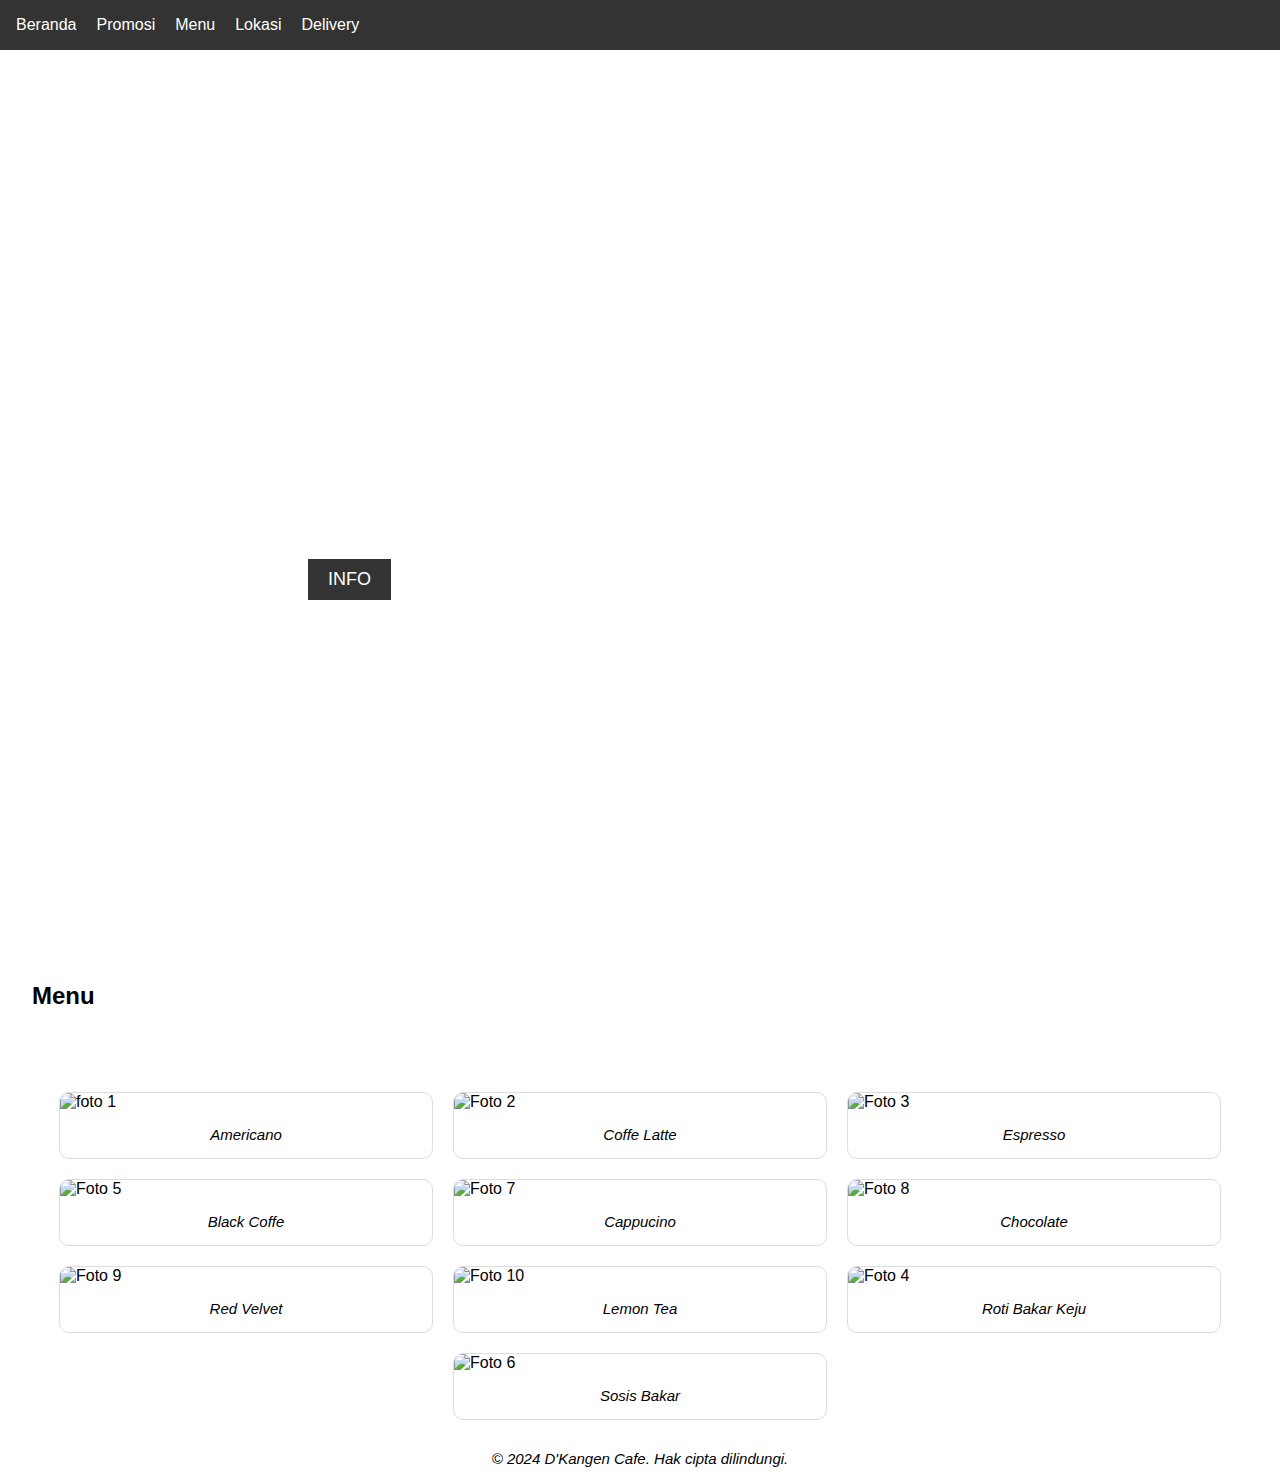
==== menu.html @ 81f1bfb3 "Add files via upload" ====
<!DOCTYPE html>
<html lang="id">
<head>
    <meta charset="UTF-8">
    <meta name="viewport" content="width=device-width, initial-scale=1.0">
    <title>Menu Cafe</title>
    <link rel="stylesheet" href="style2.css">
</head>
<body>
    <header>
        <nav>
            <ul>
                <li><a href="index.html">Beranda</a></li>
                <li><a href="promosi.html">Promosi</a></li>
                <li><a href="menu.html">Menu</a></li>
                <li><a href="Lokasi.html">Lokasi</a></li>
                <li><a href="formdelivery.html">Delivery</a></li>
            </ul>
        </nav>
    </header>
    <main>
        <section class="hero">
    <div class="overlay">
            <h1>Selamat Datang di Cafe Kami</h1>
            <p>Temukan kesempurnaan kopi Anda di cafe yang nyaman</p>
            <button>INFO</button>
        </section>
        <section class="menu">
          <h2>Menu</h2>
          </section>
        <section class="gallery">
            <div class="photo-container">
                <div class="photo">
                  <img src="asset/menu1.jpg" alt="foto 1">
                  <p style="font-style: italic; font-size: 15px; text-align: center;"> Americano </p>
                </div>
                <div class="photo">
                  <img src="asset/menu2.jpeg" alt="Foto 2">
                  <p style="font-style: italic; font-size: 15px; text-align: center;"> Coffe Latte</p>
                </div>
                <div class="photo">
                  <img src="asset/menu3.jpg" alt="Foto 3">
                  <p style="font-style: italic; font-size: 15px; text-align: center;">Espresso</p>
                </div>
                <div class="photo">
                    <img src="asset/menu5.jpg" alt="Foto 5">
                    <p style="font-style: italic; font-size: 15px; text-align: center;">Black Coffe</p>
                  </div>
                  <div class="photo">
                    <img src="asset/menu7.jpg" alt="Foto 7">
                    <p style="font-style: italic; font-size: 15px; text-align: center;">Cappucino</p>
                  </div>
                  <div class="photo">
                    <img src="asset/menu8.jpeg" alt="Foto 8">
                    <p style="font-style: italic; font-size: 15px; text-align: center;"> Chocolate</p>
                  </div>
                  <div class="photo">
                    <img src="asset/menu9.jpeg" alt="Foto 9">
                    <p style="font-style: italic; font-size: 15px; text-align: center;">Red Velvet</p>
                  </div>
                  <div class="photo">
                    <img src="asset/promosi3.jpg" alt="Foto 10">
                    <p style="font-style: italic; font-size: 15px; text-align: center;">Lemon Tea</p>
                  </div>
                  <div class="photo">
                    <img src="asset/menu4.jpg" alt="Foto 4">
                    <p style="font-style: italic; font-size: 15px; text-align: center;">Roti Bakar Keju</p>
                  </div>
                  <div class="photo">
                    <img src="asset/menu6.jpg" alt="Foto 6">
                    <p style="font-style: italic; font-size: 15px; text-align: center;">Sosis Bakar</p>
                  </div>

                  
                  
              </div>
        </section>
    </main>
    <footer>
        <p style="font-style: italic; font-size: 15px; text-align: center;">&copy; 2024 D'Kangen Cafe. Hak cipta dilindungi.</p>
    </footer>
</body>
</html>
---- style2.css ----
body {
    font-family: Arial, sans-serif;
    margin: 0;
    padding: 0;
}

header {
    background-color: #333;
    color: #fff;
    padding: 1em;
    text-align: center;
}

nav ul {
    list-style: none;
    margin: 0;
    padding: 0;
    display: flex;
    justify-content: flex-start;
}

nav li {
    margin-right: 20px;
}

nav a {
    color: #fff;
    text-decoration: none;
}

nav a:hover {
    color: #ccc;
}
.menu {
    padding: 2em;
}

.menu h2 {
    margin-top: 0;
}

.menu h2 {
    margin-top: 0;
}

.hero {
    background-image: url('asset/beranda 1.jpg');
    background-size: cover;
    height: 100vh;
    display: flex;
    justify-content: center;
    align-items: center;
    color: #fff;
}

.hero h1 {
    font-size: 48px;
    margin-bottom: 10px;
}

.hero p {
    font-size: 24px;
    margin-bottom: 20px;
}

.hero button {
    background-color: #333;
    color: #fff;
    border: none;
    padding: 10px 20px;
    font-size: 18px;
    cursor: pointer;
}

.hero button:hover {
    background-color: #444;
}



.gallery {
    /* Container untuk foto */
.photo-container {
    display: flex;
    flex-wrap: wrap;
    justify-content: center;
    margin: 20px;
  }
  
  /* Styling untuk masing-masing foto */
  .photo {
    width: 30%; /* lebar foto */
    margin: 10px; /* jarak antar foto */
    border: 1px solid #ddd; /* border foto */
    border-radius: 10px; /* rounded corner */
    overflow: hidden; /* untuk menghindari overflow */
  }
  
  .photo img {
    width: 100%; /* lebar gambar */
    height: 85%; /* tinggi gambar */
    object-fit: cover; /* untuk membuat gambar terlihat rapi */
  }
}
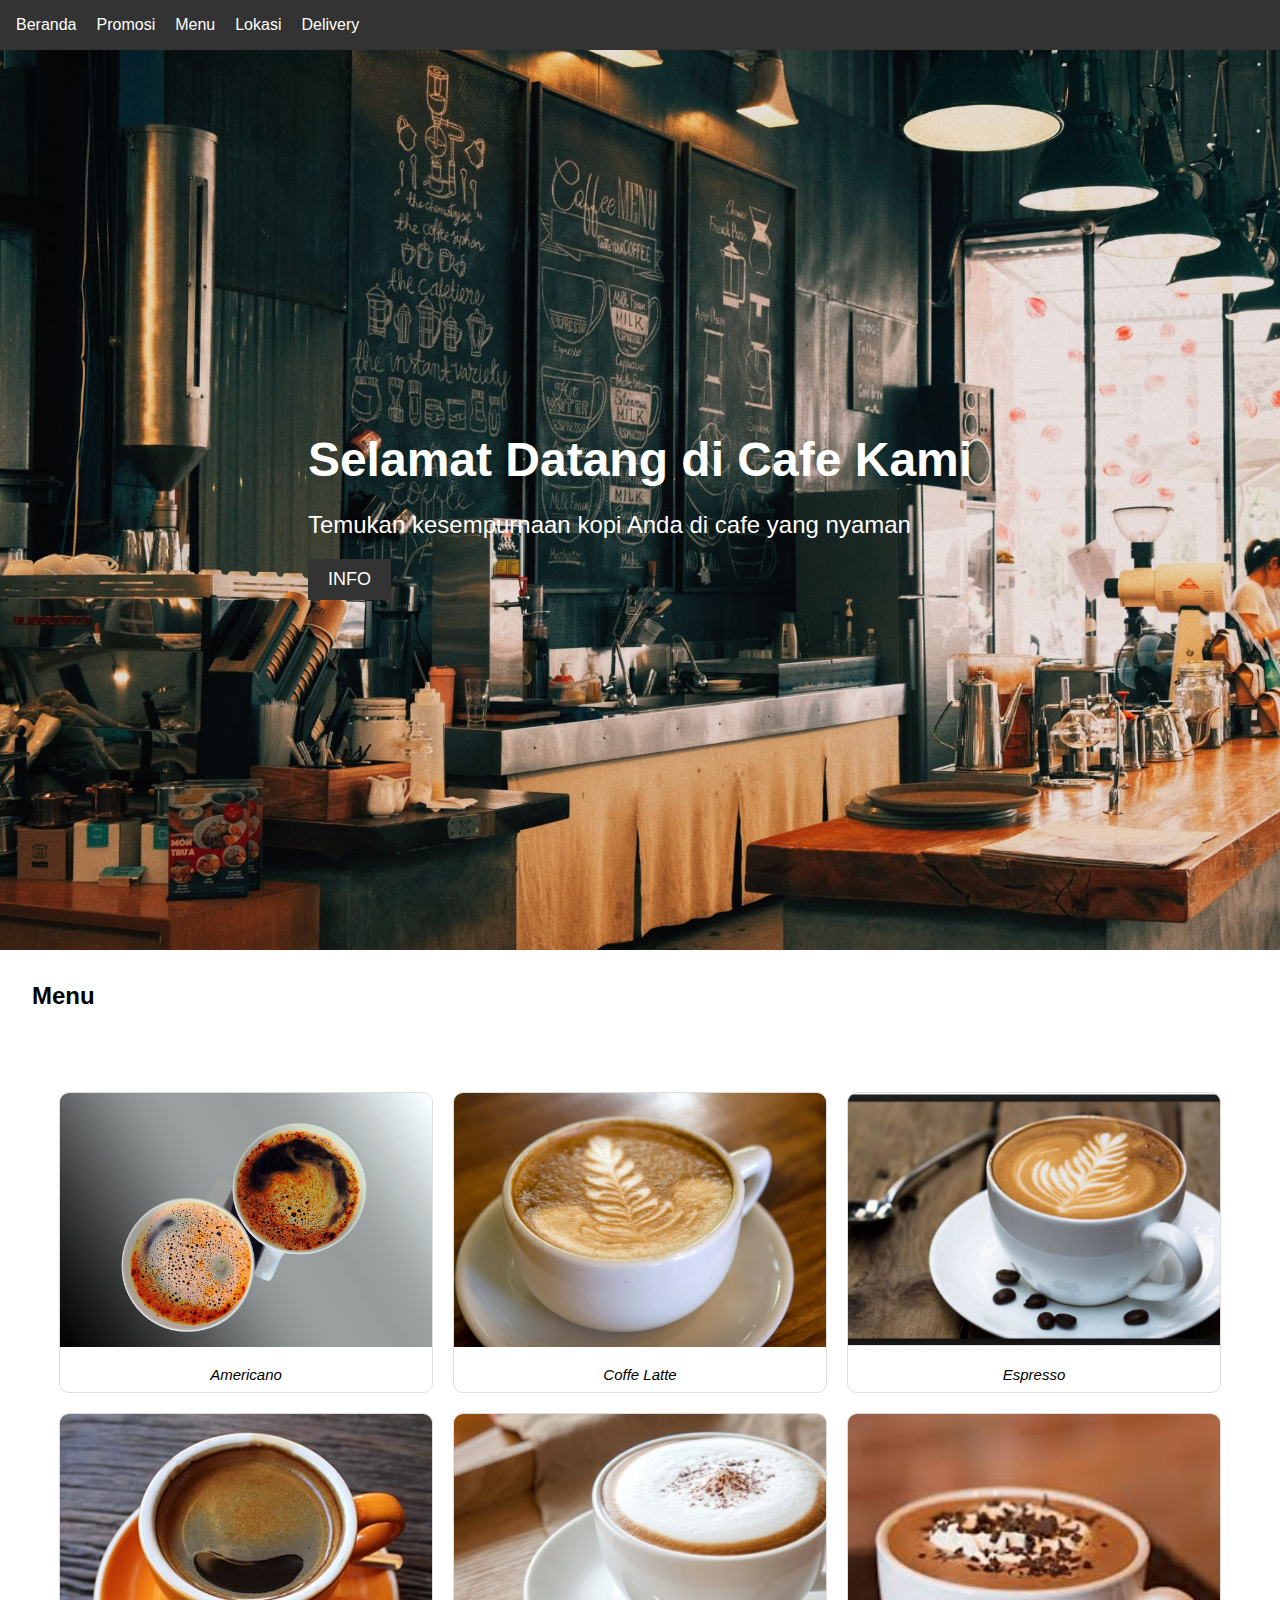
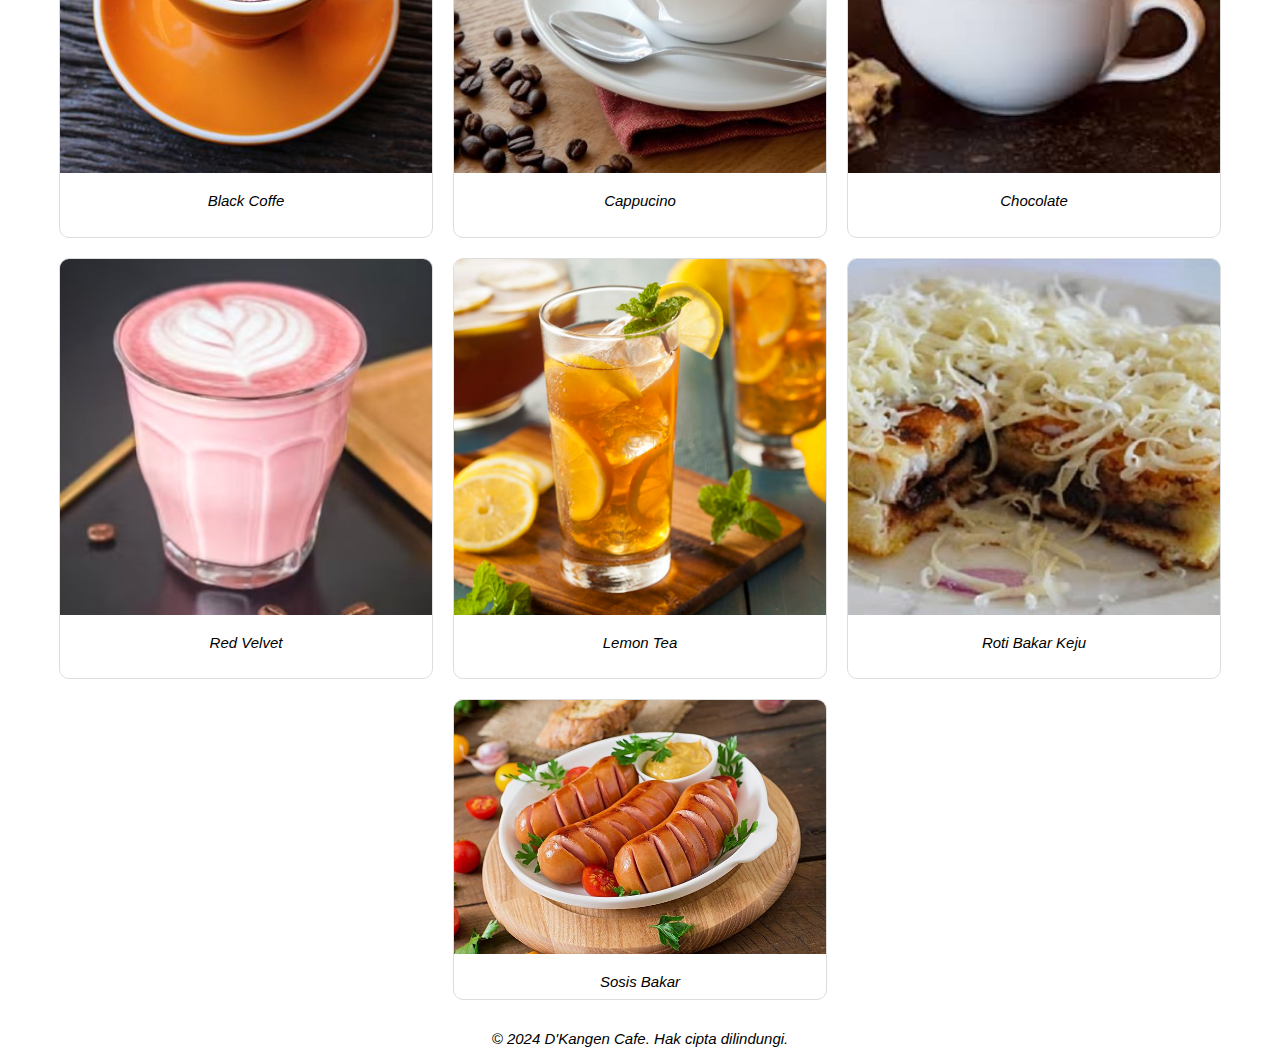
==== commit 929702b9: "Update menu.html" ====
--- a/menu.html
+++ b/menu.html
@@ -31,43 +31,43 @@
         <section class="gallery">
             <div class="photo-container">
                 <div class="photo">
-                  <img src="asset/menu1.jpg" alt="foto 1">
+                  <img src="menu1.jpg" alt="foto 1">
                   <p style="font-style: italic; font-size: 15px; text-align: center;"> Americano </p>
                 </div>
                 <div class="photo">
-                  <img src="asset/menu2.jpeg" alt="Foto 2">
+                  <img src="menu2.jpeg" alt="Foto 2">
                   <p style="font-style: italic; font-size: 15px; text-align: center;"> Coffe Latte</p>
                 </div>
                 <div class="photo">
-                  <img src="asset/menu3.jpg" alt="Foto 3">
+                  <img src="menu3.jpg" alt="Foto 3">
                   <p style="font-style: italic; font-size: 15px; text-align: center;">Espresso</p>
                 </div>
                 <div class="photo">
-                    <img src="asset/menu5.jpg" alt="Foto 5">
+                    <img src="menu5.jpg" alt="Foto 5">
                     <p style="font-style: italic; font-size: 15px; text-align: center;">Black Coffe</p>
                   </div>
                   <div class="photo">
-                    <img src="asset/menu7.jpg" alt="Foto 7">
+                    <img src="menu7.jpg" alt="Foto 7">
                     <p style="font-style: italic; font-size: 15px; text-align: center;">Cappucino</p>
                   </div>
                   <div class="photo">
-                    <img src="asset/menu8.jpeg" alt="Foto 8">
+                    <img src="menu8.jpeg" alt="Foto 8">
                     <p style="font-style: italic; font-size: 15px; text-align: center;"> Chocolate</p>
                   </div>
                   <div class="photo">
-                    <img src="asset/menu9.jpeg" alt="Foto 9">
+                    <img src="menu9.jpeg" alt="Foto 9">
                     <p style="font-style: italic; font-size: 15px; text-align: center;">Red Velvet</p>
                   </div>
                   <div class="photo">
-                    <img src="asset/promosi3.jpg" alt="Foto 10">
+                    <img src="promosi3.jpg" alt="Foto 10">
                     <p style="font-style: italic; font-size: 15px; text-align: center;">Lemon Tea</p>
                   </div>
                   <div class="photo">
-                    <img src="asset/menu4.jpg" alt="Foto 4">
+                    <img src="menu4.jpg" alt="Foto 4">
                     <p style="font-style: italic; font-size: 15px; text-align: center;">Roti Bakar Keju</p>
                   </div>
                   <div class="photo">
-                    <img src="asset/menu6.jpg" alt="Foto 6">
+                    <img src="menu6.jpg" alt="Foto 6">
                     <p style="font-style: italic; font-size: 15px; text-align: center;">Sosis Bakar</p>
                   </div>
 
--- a/style2.css
+++ b/style2.css
@@ -45,7 +45,7 @@
 }
 
 .hero {
-    background-image: url('asset/beranda 1.jpg');
+    background-image: url('beranda 1.jpg');
     background-size: cover;
     height: 100vh;
     display: flex;
